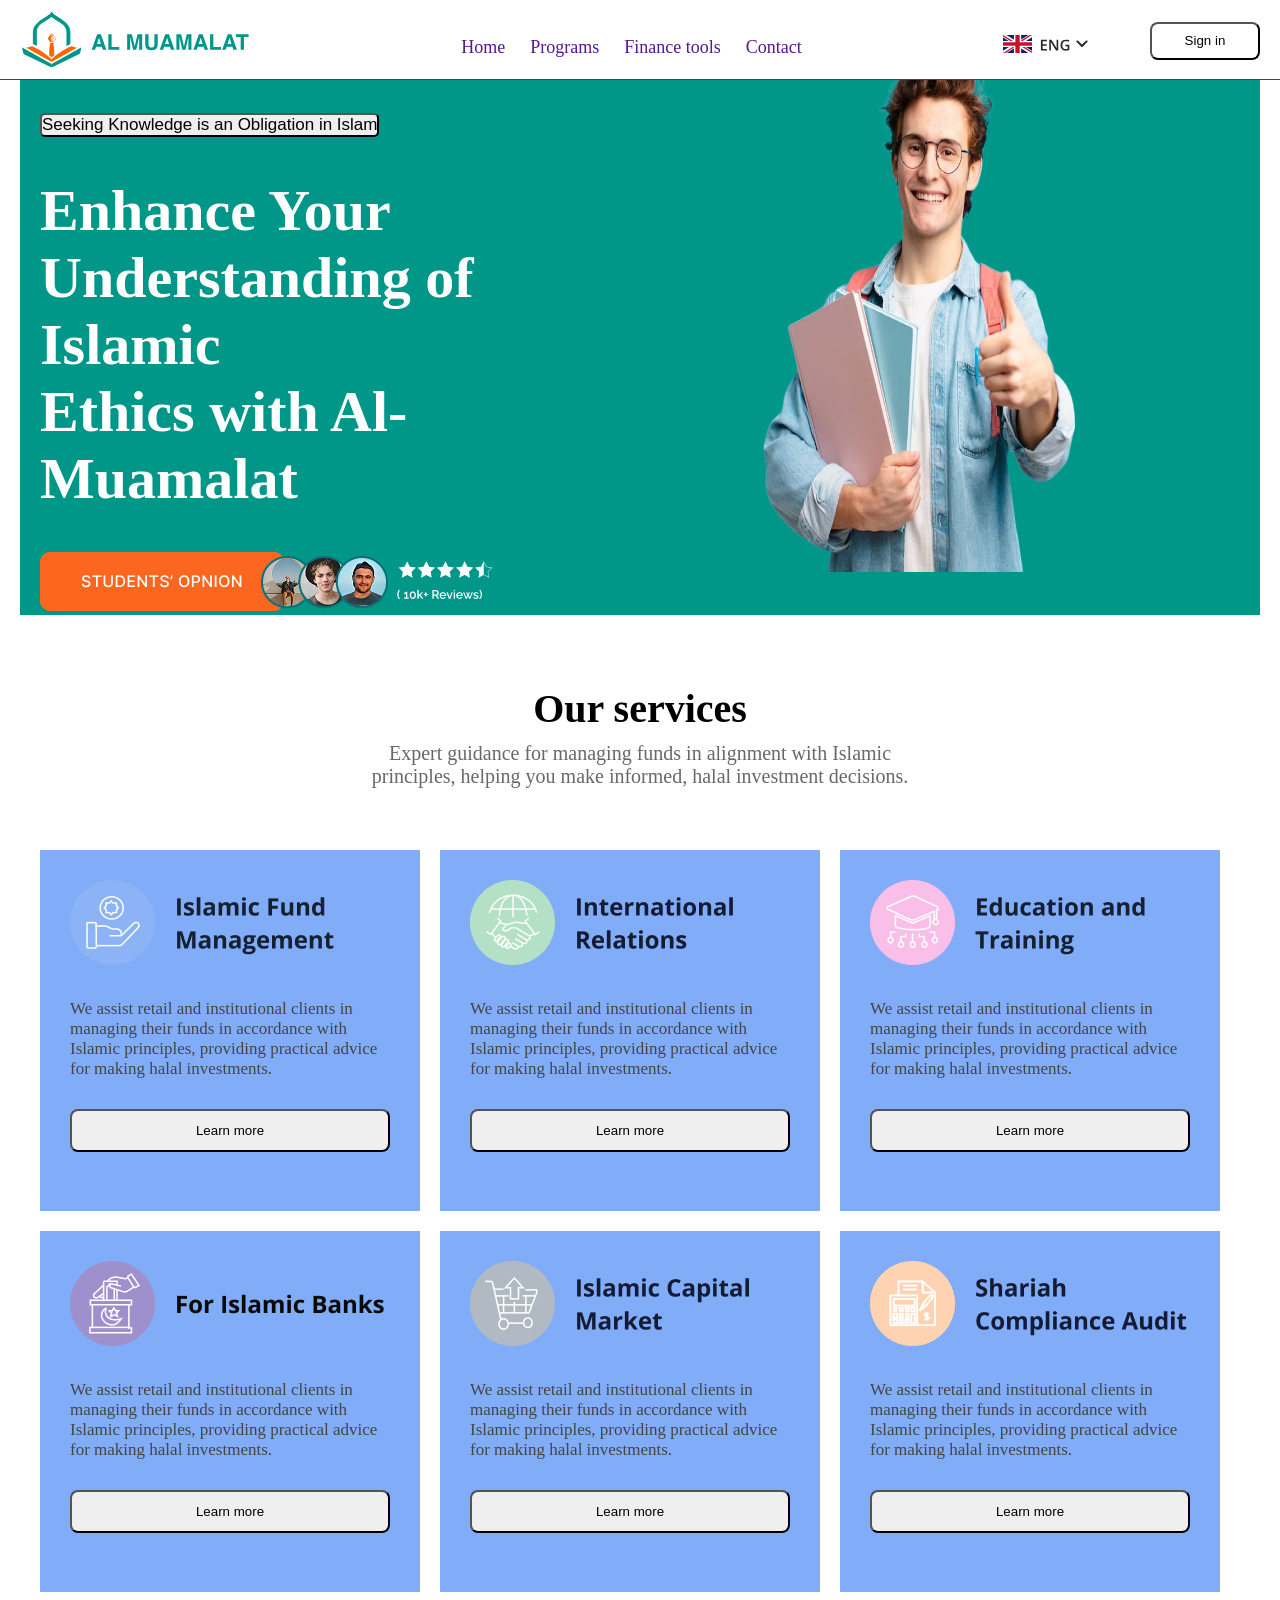
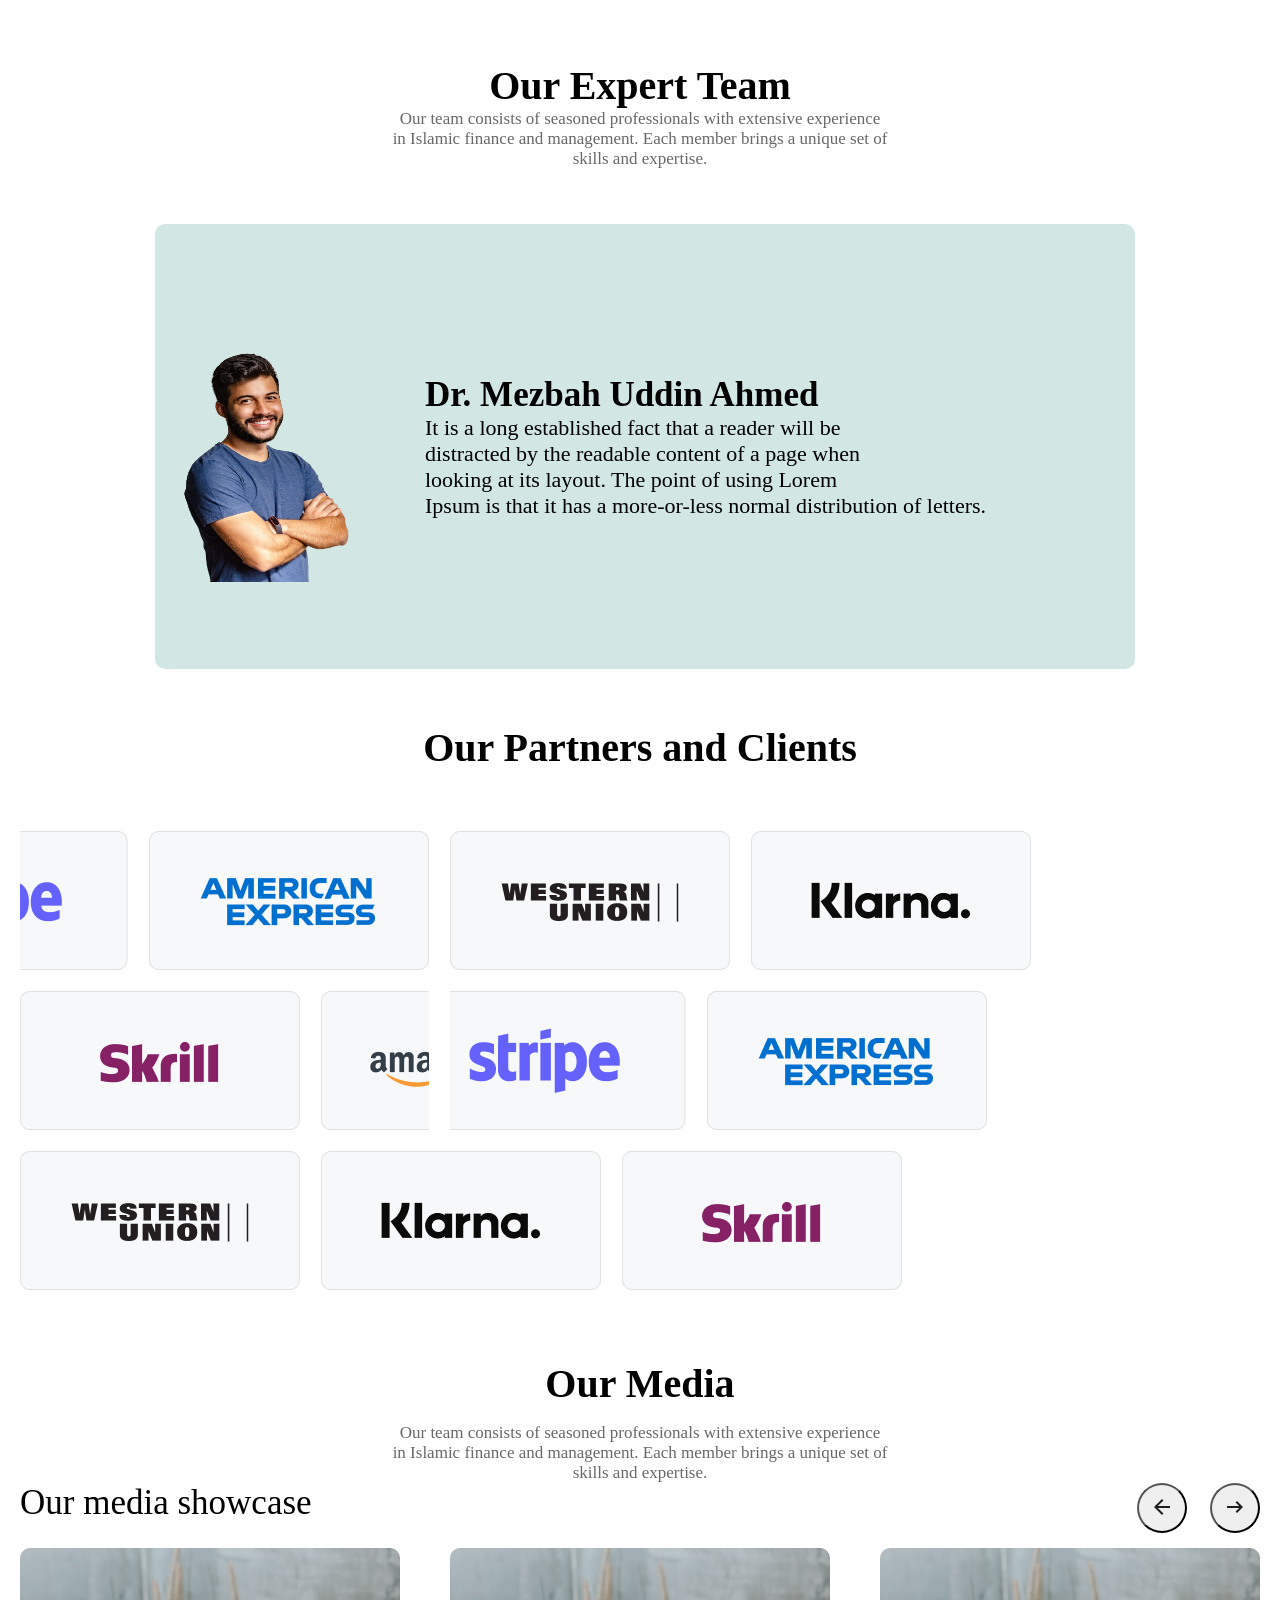
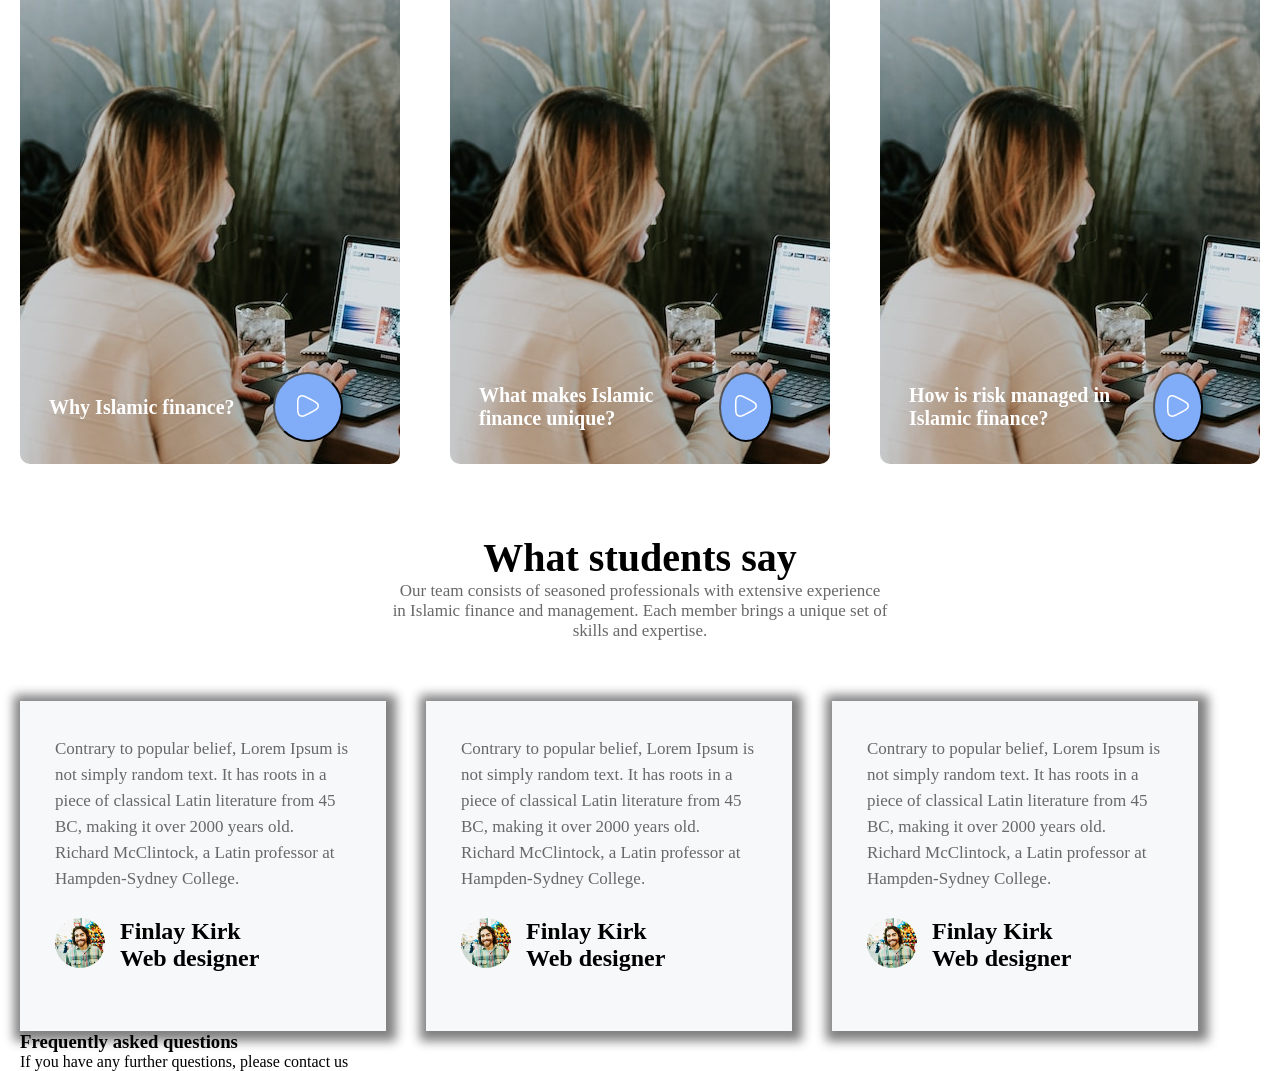
==== figma.html @ 9ca8ea20 "ss" ====
<!DOCTYPE html>
<html lang="en">
<head>
    <meta charset="UTF-8">
    <meta name="viewport" content="width=device-width, initial-scale=1.0">
    <link rel="stylesheet" href="./figma.css">
    <title>Loyiha</title>
</head>
<body>
    <!-- header qismi boshlandi -->
    <header class="container">
        <div class="header-qismi container">
            <img src="./images/Logo.svg" alt="Logo">
            <div class="hreflar">
                <a href="">Home</a>
                <a href="">Programs</a>
                <a href="">Finance tools</a>
                <a href="">Contact</a>
            </div>
            <div class="header-right">
                <img src="./images/Change language.svg" alt="logo">
                <p></p>
                <button> Sign in</button>
                <div class="tugma">
                     <img src="./images/menu.svg" alt="menyu">
                </div>

            </div>  
        </div>
    <!-- </header> header qismi tugadi -->
    <main> 
     <!-- birinchi section boshlandi -->
        <section class="one-section">
             <div class="start container">
                <div class="start-one">
                    <button>Seeking Knowledge is an Obligation in Islam</button>
                    <h1>Enhance Your <br> Understanding of Islamic <br> Ethics with Al-Muamalat</h1>
                    <img src="./images/Group 237652.png" alt="rasm">
                </div>
                <div class="start-two">
                    <img src="./images/picture1.png" alt="picture">
                </div>
             </div>
        </section>
        <!-- birinchi section tugadi  -->

        <!-- ikkinchi section boshlandi  -->
        <section class="two-section"> 
              <div class="center">
                <h1>Our services</h1>
                <p>Expert guidance for managing funds in alignment with Islamic <br> principles, helping you make informed, halal investment decisions.</p>
              </div>
              <div class="boxes container">
                   <div class="box">
                       <img src="images/Frame 1116606731.png" alt="logo">
                       <p> We assist retail and institutional clients in managing their funds in accordance with Islamic principles, providing practical advice for making halal investments.</p>
                       <button>Learn more</button>
                   </div>
                   <div class="box">
                       <img src="images/Frame 1116606731 (1).png" alt="logo">
                       <p> We assist retail and institutional clients in managing their funds in accordance with Islamic principles, providing practical advice for making halal investments.</p>
                       <button>Learn more</button>
                   </div>
                   <div class="box">
                       <img src="images/Frame 1116606731 (2).png" alt="logo">
                       <p> We assist retail and institutional clients in managing their funds in accordance with Islamic principles, providing practical advice for making halal investments.</p>
                       <button>Learn more</button>
                   </div>
                   <div class="box">
                       <img src="images/Frame 1116606731 (3).png" alt="logo">
                       <p> We assist retail and institutional clients in managing their funds in accordance with Islamic principles, providing practical advice for making halal investments.</p>
                       <button>Learn more</button>
                   </div>
                   <div class="box">
                       <img src="images/Frame 1116606731 (4).png" alt="logo">
                       <p> We assist retail and institutional clients in managing their funds in accordance with Islamic principles, providing practical advice for making halal investments.</p>
                       <button>Learn more</button>
                   </div>
                   <div class="box">
                       <img src="images/Frame 1116606731 (5).png" alt="logo">
                       <p> We assist retail and institutional clients in managing their funds in accordance with Islamic principles, providing practical advice for making halal investments.</p>
                       <button>Learn more</button>
                   </div>
              </div>
        <!-- </section>  ikkinchi section tugadi  -->

        <!-- uchinchi section boshlandi  -->
        <section class="three-section container">
              <div class="center-three">
                    <h1>Our Expert Team </h1>
                    <p>Our team consists of seasoned professionals with extensive experience <br> in Islamic finance and management. Each member brings a unique set of <br> skills and expertise.</p>
              </div>
              <div class="center-four">
                    <img src="./images/Picture2.png" alt="picture">
                    <div class="four-box">
                        <h1>Dr. Mezbah Uddin Ahmed</h1>
                        <p>It is a long established fact that a reader will be <br> distracted by the readable content of a page when <br>looking at its layout. The point of using Lorem <br> Ipsum is that it has a more-or-less normal distribution of letters.</p>
                        <!-- <img src="images/telin.png" alt="logocha"> -->

                    </div>  
              </div>
        </section>
        <!-- uchinchi section tugadi  -->

        <!-- to'rtinchi section boshlandi  -->
        <section class="four-section">
              <h1>Our Partners and Clients</h1>
            <div class="logo-qutilar">
                 <img src="images/srpe.png" alt="logo">
                 <img src="images/American.png" alt="logo">
                 <img src="images/Westeren.png" alt="logo"> 
                 <img src="images/Klarna.png" alt="logo">
                 <img src="images/Skrill.png" alt="logo">
                 <img src="images/amaz.png" alt="logo">
                 <img src="images/stripe.png" alt="logo">
                 <img src="images/American.png" alt="logo">
                 <img src="images/Westeren.png" alt="logo"> 
                 <img src="images/Klarna.png" alt="logo">
                 <img src="images/Skrill.png" alt="logo">
            </div>
        </section>
        <!-- to'rtinchi section tugadi  -->

        <!-- beshinchi section boshlandi  -->
        <section class="five-section">
            <div class="center-five">
                <h1>Our Media</h1>
                <p>Our team consists of seasoned professionals with extensive experience <br> in Islamic finance and management. Each member brings a unique set of <br> skills and expertise.</p>
            </div>
        <div class="box-five">
            <div class="box-one">
                <h2>Our media showcase</h2>
              <div class="box-tugma">
                    <button><img src="./images/arrow_back_24dp_1F1F1F_FILL0_wght400_GRAD0_opsz24.svg" alt="tugma"></button>
                    <button><img src="./images/arrow_right_alt_24dp_1F1F1F_FILL0_wght400_GRAD0_opsz24.svg" alt="tugma"></button>
              </div>
            </div>
        </div>
        <div class="five-box-pictures">
            <div class="five-box-one">
                <div class="five-box-one-pic">
               <h6>Why Islamic finance?</h6>
               <button><img src="./images/Vector (1).png" alt="tugma"></button>
                </div>
            </div>
            <div class="five-box-one">
                <div class="five-box-one-pic">
               <h6>What makes Islamic finance unique?</h6>
               <button><img src="./images/Vector (1).png" alt="tugma"></button>
                </div>
            </div>
            <div class="five-box-one">
                <div class="five-box-one-pic">
               <h6>How is risk managed in Islamic finance?</h6>
               <button><img src="./images/Vector (1).png" alt="tugma"></button>
                </div>
            </div>    
        </div>        
     </section>
     <!-- beshichi section tugadi  -->
      <!-- oltinchi section boshlandi -->
    <section class="six-section">
        <div class="center-six">
          <h1>What students say</h1> 
          <p>Our team consists of seasoned professionals with extensive experience <br> in Islamic finance and management. Each member brings a unique set of <br> skills and expertise.</p>  
        </div>
        <div class="six-boxes">
            <div class="six-box">
               <h4>
                Contrary to popular belief, Lorem Ipsum is not simply random text. It has roots in a piece of classical Latin literature from 45 BC, making it over 2000 years old. Richard McClintock, a Latin professor at Hampden-Sydney College.
               </h4>
               <div class="six-box-bottom">
                <img src="./images/Finly kirk.png" alt="rasm">
                <h2>Finlay Kirk <br>Web designer</h2>
               </div>
            </div>
             <div class="six-box">
               <h4>
                Contrary to popular belief, Lorem Ipsum is not simply random text. It has roots in a piece of classical Latin literature from 45 BC, making it over 2000 years old. Richard McClintock, a Latin professor at Hampden-Sydney College.
               </h4>
               <div class="six-box-bottom">
                <img src="./images/Finly kirk.png" alt="rasm">
                <h2>Finlay Kirk <br>Web designer</h2>
               </div>
            </div>
             <div class="six-box">
               <h4>
                Contrary to popular belief, Lorem Ipsum is not simply random text. It has roots in a piece of classical Latin literature from 45 BC, making it over 2000 years old. Richard McClintock, a Latin professor at Hampden-Sydney College.
               </h4>
               <div class="six-box-bottom">
                <img src="./images/Finly kirk.png" alt="rasm">
                <h2>Finlay Kirk <br>Web designer</h2>
               </div>
            </div>
        </div>
    </section>
    <!-- oltinchi section tugadi -->
    <!-- yettinchi section boshlandi  -->
     <section class="seven-section">
        <div class="center-seven">
            <h1>Frequently asked questions</h1>
            <p>If you have any further questions, please contact us </p>
        </div>

     </section>
    </main>
    <footer>

    </footer>
</body>
---- figma.css ----
*{
    margin: 0;
    padding: 0;
    box-sizing: border-box;
}
@import url('https://fonts.googleapis.com/css2?family=Inter:ital,opsz,wght@0,14..32,100..900;1,14..32,100..900&display=swap');
/* HEADER QISMI BOSHLANISHI */
.container{
    max-width: 1290px;
    padding: 0 20px;
    margin: 0 auto; 
    background-color: #FFFFFF;
}
.header-qismi {
    display: flex;
    justify-content: space-between;
    height: 80px;
    align-items: center;
    position: fixed;
    top: 0;
    left: 0;
    right: 0;
    border-bottom: 1px #454545 solid;
}

.header-qismi img{
    width: 240px;
    height: 56px;
} 
.hreflar {
    display: flex;
    gap: 25px;
}
.hreflar a{
    font-size: 18px;
    text-decoration: dashed;
    margin-top: 15px;
}
.hreflar a:hover{
    transition: all 0.5 ease;
    transform: scale(1.05);
    color: #009688;
}
.header-right{
    display: flex;
    margin-top: 8px;
    gap: 12px;
}
.header-right img{
    width: 91px;
    height: 44px;
    border-radius: 8px;
}
.header-right p {
    width: 32px;
    height: px;
    color: #009688;
    border: 0.7px;
    transform: rotate(-90deg);   
}
.header-right button{
    width: 110px;
    height: 38px;
    border-radius: 8px;
    background-color: #ffff;
}
.header-right button:hover{
    transition: all 0.5 ease;
    transform: scale(1.06);
    background-color: #009688;
    color: #FFFF;
}
.header-right .tugma{
    width: 40px;
    height: 40px;
    display: none;
}
/* header media qismi */
@media(max-width:900px){
    .header-qismi .hreflar{
       display: none;
    }
    .header-qismi img{
        width: 180px;
        height: 45px;
    }
    .header-right img{
        width: 75px;
        height: 35px;
    }
    .header-right button{
        width: 70px;
        height: 30px;
    }
    .header-right .tugma{
        display: block;
        width: 15px;
        height: 15px;
    }
}
@media(max-width:500px){
    .header-qismi img{
        width: 150px;
        height: 35px;
    }
    .header-right img{
        width: 65px;
        height: 25px;
    }
    .header-right button{
        width: 60px;
        height: 20px;
    }
    .header-right .tugma{
        width: 10px;
        height: 10px;
    }
}

/* HEADER QISMI TUGADI */

/* MAIN QISMI BOSHLANDI */
/* Birinchi section boshlandi */
.one-section{
    background-color: #009688;
}
.start {
    display: flex;
    background-color:#009688 ;
}
.start-one button{
    border-radius: 5px;
    font-size: 17px;
    margin-top: 113px;
}
.start-one button:hover{
    transition: all 0.5 ease;
    background-color: #0526cd;
    transform: scale(1.07);
}
.start-one h1{
    font-size: 58px;
    font-style: bold;
    color: #FFFFFF;
    margin-top: 40px;
}
.start-one img{
    width: 455px;
    height: 59px;
    margin-top: 40px;
}
.start-two img{
    width: 594px;
    height: 572px;
}
/* birinchi section mediasi */
@media(max-width:900px){
    .start{
        display: block;
    }
    .start-one button{
        font-size: 16px;
        margin-top: 83px;
    }
    .start-one h1{
        font-size: 48px;
    }
    .start-one img{
        width: 420px;
        height: 50px;
    }
    .start-two img{
        width: 550px;
        height: 532px;
    }
}
@media(max-width:500px){
    .start-one h1{
        font-size: 38px;
    }
    .start-one img{
        width: 400px;
        height: 40px;
    }
    .start-two img{
        width: 520px;
        height: 500px;
    }
}
/* Birinchi section to'liq tugadi */

/* Ikkinchi section boshlandi */
.two-section{
 background-color: #FFFF;
}
.center{
    align-items: center;
    text-align: center;
  
}
.center h1{
    font-size: 40px;
    font-weight: 700;
    font-style: bold;
    color: #000000;
    margin-top: 70px;
}
.center p{
    font-size: 20px;
    color: #686868;
    font-weight: 500;
    margin-top: 10px;
}
.boxes{
    display: flex;
    flex-wrap: wrap;
    gap: 20px;
    margin-top: 62px;
}
.box{
    width: 380px;
    height: 361px;
    background-color:#80acf8;
}

    /* color: #80acf8; */

.box img{
    margin: 30px; 
    border-radius: 6px;  
}
.box p{
    font-size: 17px;
    font-weight: 400;
    color: #454545;
    margin-left: 30px;
    margin-right: 30px;
}
.box button{
    width: 320px;
    height: 43px;
    border-radius: 8px;
    margin: 30px;
}
.box button:hover{
    transition: all 0.7 ease;
    transform: scale(1.05);
    color: #FFFFFF;
    background-color: #000000;
}
/* ikkinchi section media qismi */
@media(max-width:900px){
    center h1{
        font-size: 30px;   
    }
}
/* ikkinchi section tugadi */

/* Uchinchi section boshlandi */
.center-three{
    text-align: center;
    margin-top: 70px;
}
.center-three h1{
    font-size: 40px;
    font-style: bold;
    font-weight: 700;
    color: #000000;
}
.center-three p{
    font-size: 17px;
    font-weight: 500;
    color: #686868;
}

.center-four{
    display: flex;
    /* justify-content: space-between;   */
    align-items: center ;
    background-color: #D2E6E4;
    width: 980px;
    height: 445px;
    margin: 55px;
    border-radius: 10px;
    margin-left: 115px;
    gap: 65px;
}
.center-four img{
    width: 205px;
    height: 270px;
}

.four-box h1{
    font-size: 35px;
}
.four-box p{
    font-size: 22px;
}
/* .four-box img{
    margin-top: 36px;
} */
/* uchinchi section mediasi boshlandi */
@media(max-width:900px){
    .center-three h1{
        font-size: 30px;
    }
    .center-three p{
        font-size: 15px;
    }
    .center-four{
        width: 700px;
        height: 330px;
        margin-left: 50px;
    }
    .four-box h1{
        font-size: 30px;   
    }
    .four-box p{
        font-size: 17px;
    }
    .four-box img{
        margin-top: 30px;
    }
    
    }
    @media(max-width:500px){
        .center-three h1{
            font-size: 27px;
        }
        .center-three p{
            font-size: 13px;
        }
        .center-four{
            display: block;
            width: 410px;
            align-items: center;
            margin-left: 20px;
            padding: 20px;
            height: 420px;
        }
        .four-box h1{
            font-size: 22px;
        }
        .four-box p{
            font-size: 10px;
        }
        .four-box img{
             margin-top: 25px;
        }
    }
    /* uchinchi section tuliq tugadi */

    /* To'rtinchi section boshlanmoqda */
    .four-section h1{
        text-align: center;
        font-style: bold;
        font-size: 40px;
        font-weight: 700;
    }
    .logo-qutilar{
        display: flex;
        margin-top: 60px;
        gap: 21px;
        flex-wrap: wrap;
        /* width: 1785px; */
        /* height: 305px; */
    }
    @media(max-width:900px){
        .four-section h1{
            font-size: 30px;
        }
        .logo-qutilar img{
            width: 200px;
            height: 120px;   
        }
    }
    @media(max-width:500px){
        .four-section h1{
            font-size: 26px;
        }
        .logo-qutilar img{
            width: 160px;
            height: 80px;
        }
    }
    /* to'rtinchi section to'liq tugadi */

    /* beshinchi section boshlandi */
    .center-five{
        text-align: center;
        align-items: center;
        margin-top: 70px;
    }
    .center-five h1{
        font-size: 40px;
        font-weight: 700;
        color: #000000;
    }
    .center-five p{
        font-weight: 500;
        font-size: 17px;
        color: #686868;
        margin-top: 16px;
    }
.box-one{
    display: flex;
    justify-content: space-between;
}
.box-one h2{
    font-size: 35px;
    font-weight: 500;
    color: #000000;
}
.box-tugma{
    display: flex;
    gap: 23px;
}
.box-tugma button{
    width: 50px;
    height: 50px;
    transition: all 0.5 ease;
    border-radius: 50%;
}
.box-tugma button:hover{
    transform: scale(1.08);
    transform: rotate(5px);
    background-color: #009688;
}
.five-box-pictures{
    display: flex;
    margin-top: 15px;
    gap: 20px;
    justify-content: space-between;
}
.five-box-one{
    background-image: url(./images/five-box-picture1.jpg);
    width: 380px;
    height: 516px;
    border-radius: 10px;
}
.five-box-one-pic{
    display: flex;
    justify-content: space-between;
    width: 323px;
    height: 70px;
    margin-top: 424px;
    align-items: center;
    padding-left: 29px;
}
.five-box-one-pic h6{
    font-weight: 700;
    font-size: 20px;
    color: #FFFFFF;
}
.five-box-one-pic button{
    width: 70px;
    height: 70px;
    border-radius: 50%;
    transition: all 0.8 ease;
    background-color: #80acf8;
}
.five-box-one-pic button:hover{
    transform: rotate(6px);
    transform: scale(1.09);
    background-color: #0526cd;
}
/* beshinchi section tugadi  */
/* mediasi boshlandi */
@media(max-width:900px){
    .center-five h1{
        font-size: 34px;
    }
    .center-five p{
        font-size: 15px;
    }
    .box-one h2{
        font-size: 30px;
    }
    .box-tugma button{
        width: 40px;
        height: 40px;
    } 
    .five-box-pictures{
        flex-wrap: wrap;
    }
    .five-box-one{
        width: 340px;
        height: 475px;
    }
    .five-box-one-pic{
        margin-top: 390px;
        width: 283px;
        height: 55px;
        padding-left: 19px;
    }
    .five-box-one-pic h6{
        font-size: 16px;
    }
    .five-box-one-pic button{
        width: 47px;
        height: 47px;
    }
    }
@media(max-width:500px){
    .center-five h1{
        font-size: 30px;
    }
    .center-five p{
        font-size: 12px;
    }
    .box-one h2{
        font-size: 25px;
    }
    .box-tugma button{
        width: 35px;
        height: 35px;
    }
    .five-box-one{
        width: 300px;
        height: 430px;
    }
    .five-box-one-pic{
        margin-top: 380px;
        width: 263px;
        height: 48px;
        padding-left: 15px;
    }
    .five-box-one-pic h6{
        font-size: 12px;
    }
    .five-box-one-pic button{
        width: 40px;
        height: 40px;
    }  
}
/* beshinchi section mediasi ham tugadi */
/* oltinchi section boshlandi  */
.center-six{
    text-align: center;
    align-items: center;
    margin-top: 70px;
}
.center-six h1{
    font-weight: 700;
    font-size: 40px;
    color: #000000;
}
.center-six p{
    font-weight: 500;
    font-size: 17px;
    color: #686868;
}
.six-boxes{
    display: flex;
    gap: 40px;

}
.six-box{
    width: 366px;
    height: 330px;
    margin-top: 60px;
    border: 0.6px ;
    box-shadow: 2px 2px 10px 8px gray ;
    background-color: #F6F8F9;
}
.six-box h4{
    font-weight: 500;
    font-size: 17px;
    color: #686868;
    width: 296px;
    height: 182px;
    margin-top: 35px;
    margin-left: 35px;
    line-height: 26px;
}
.six-box-bottom{
    display: flex;
    gap: 15px;
    margin-left: 35px;

}
.six-box-bottom img{
    width: 50px;
    height: 50px;
    border-radius: 50%;
}
/* oltinchi section tugadi  */
/* oltinchi section mediasi  */
@media (max-width:900px){
    .center-six h1{
        font-size: 35px;
    }
    .center-six p{
        font-size: 13px;
    }
    .six-boxes{
       display: grid;
       grid-template-columns: repeat(2,1fr); 
    }
}
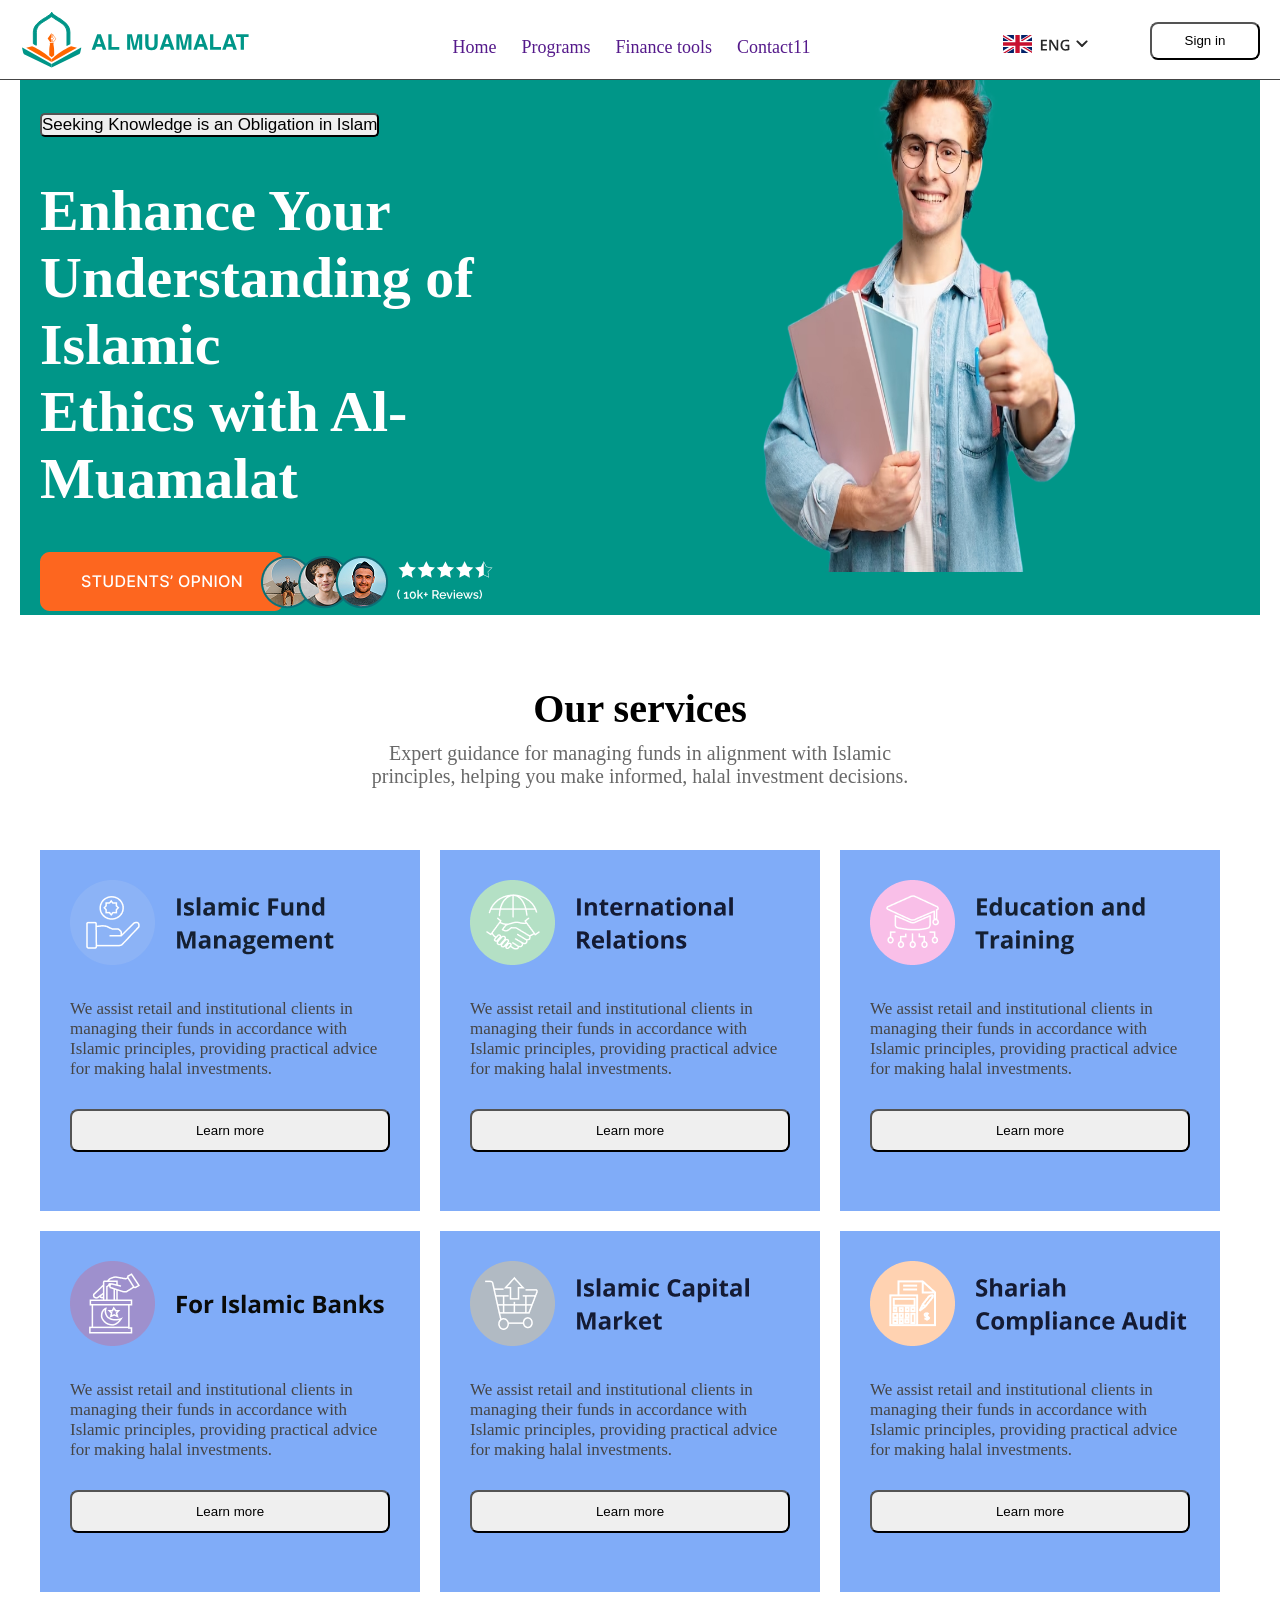
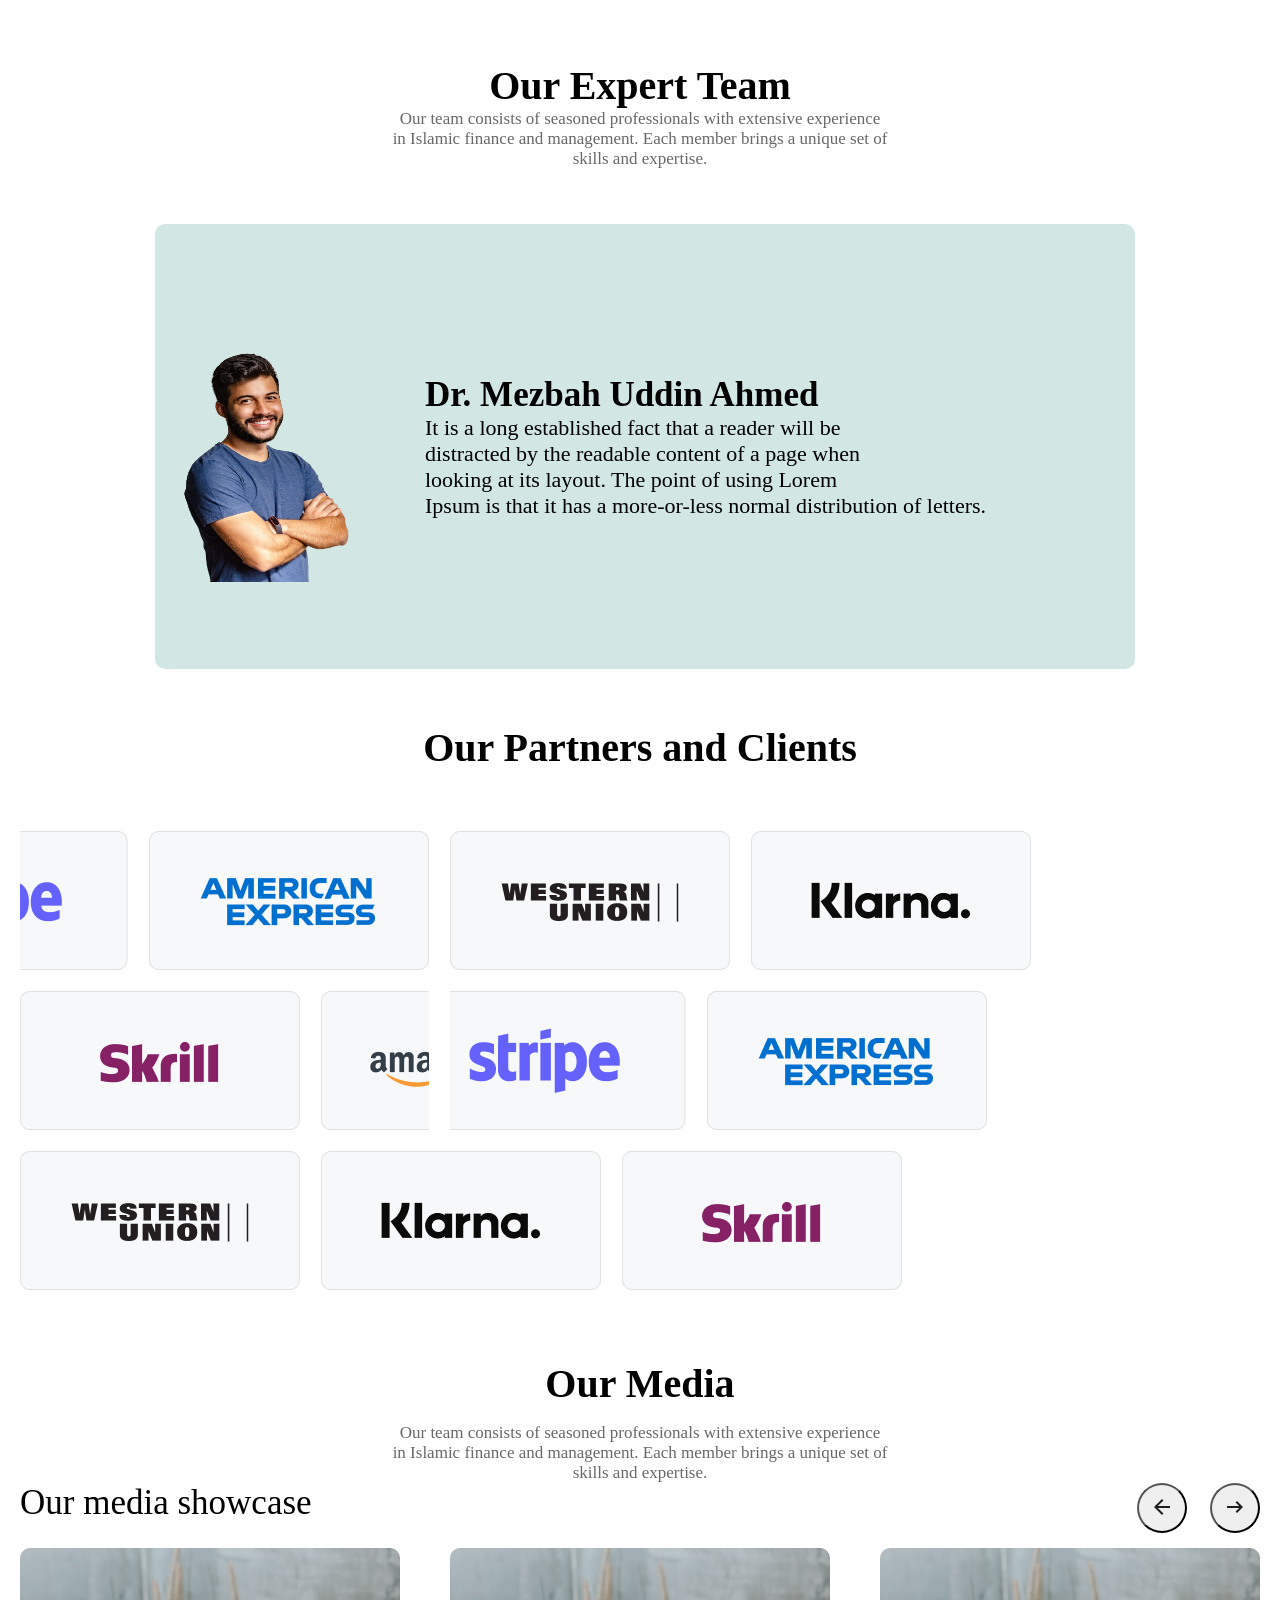
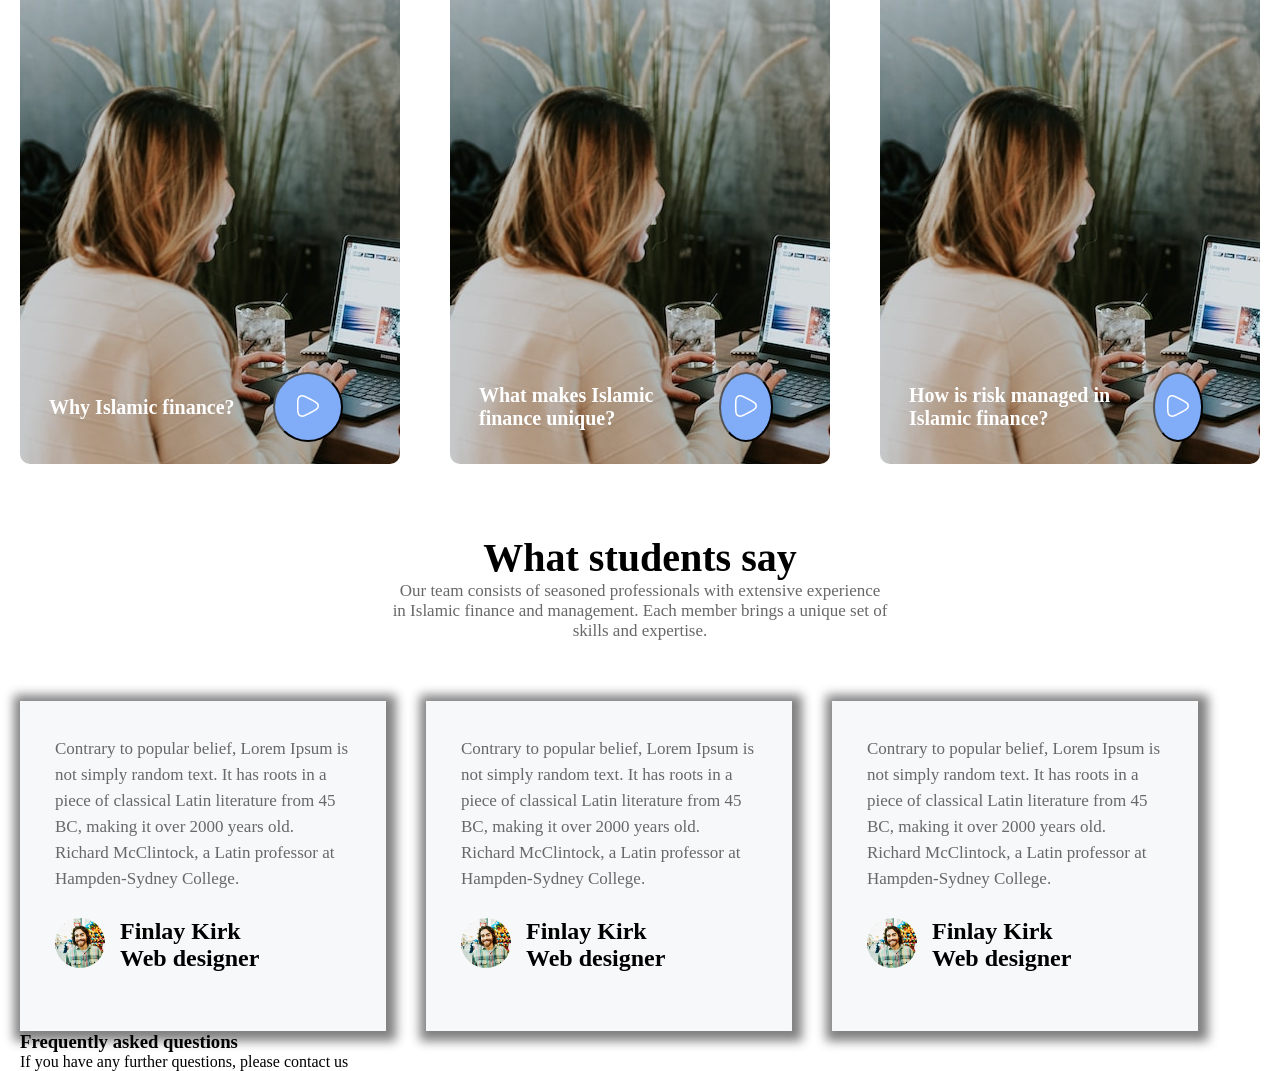
==== commit 9d8d3cbb: "htmlda ozgarish" ====
--- a/figma.html
+++ b/figma.html
@@ -15,7 +15,7 @@
                 <a href="">Home</a>
                 <a href="">Programs</a>
                 <a href="">Finance tools</a>
-                <a href="">Contact</a>
+                <a href="">Contact11</a>
             </div>
             <div class="header-right">
                 <img src="./images/Change language.svg" alt="logo">
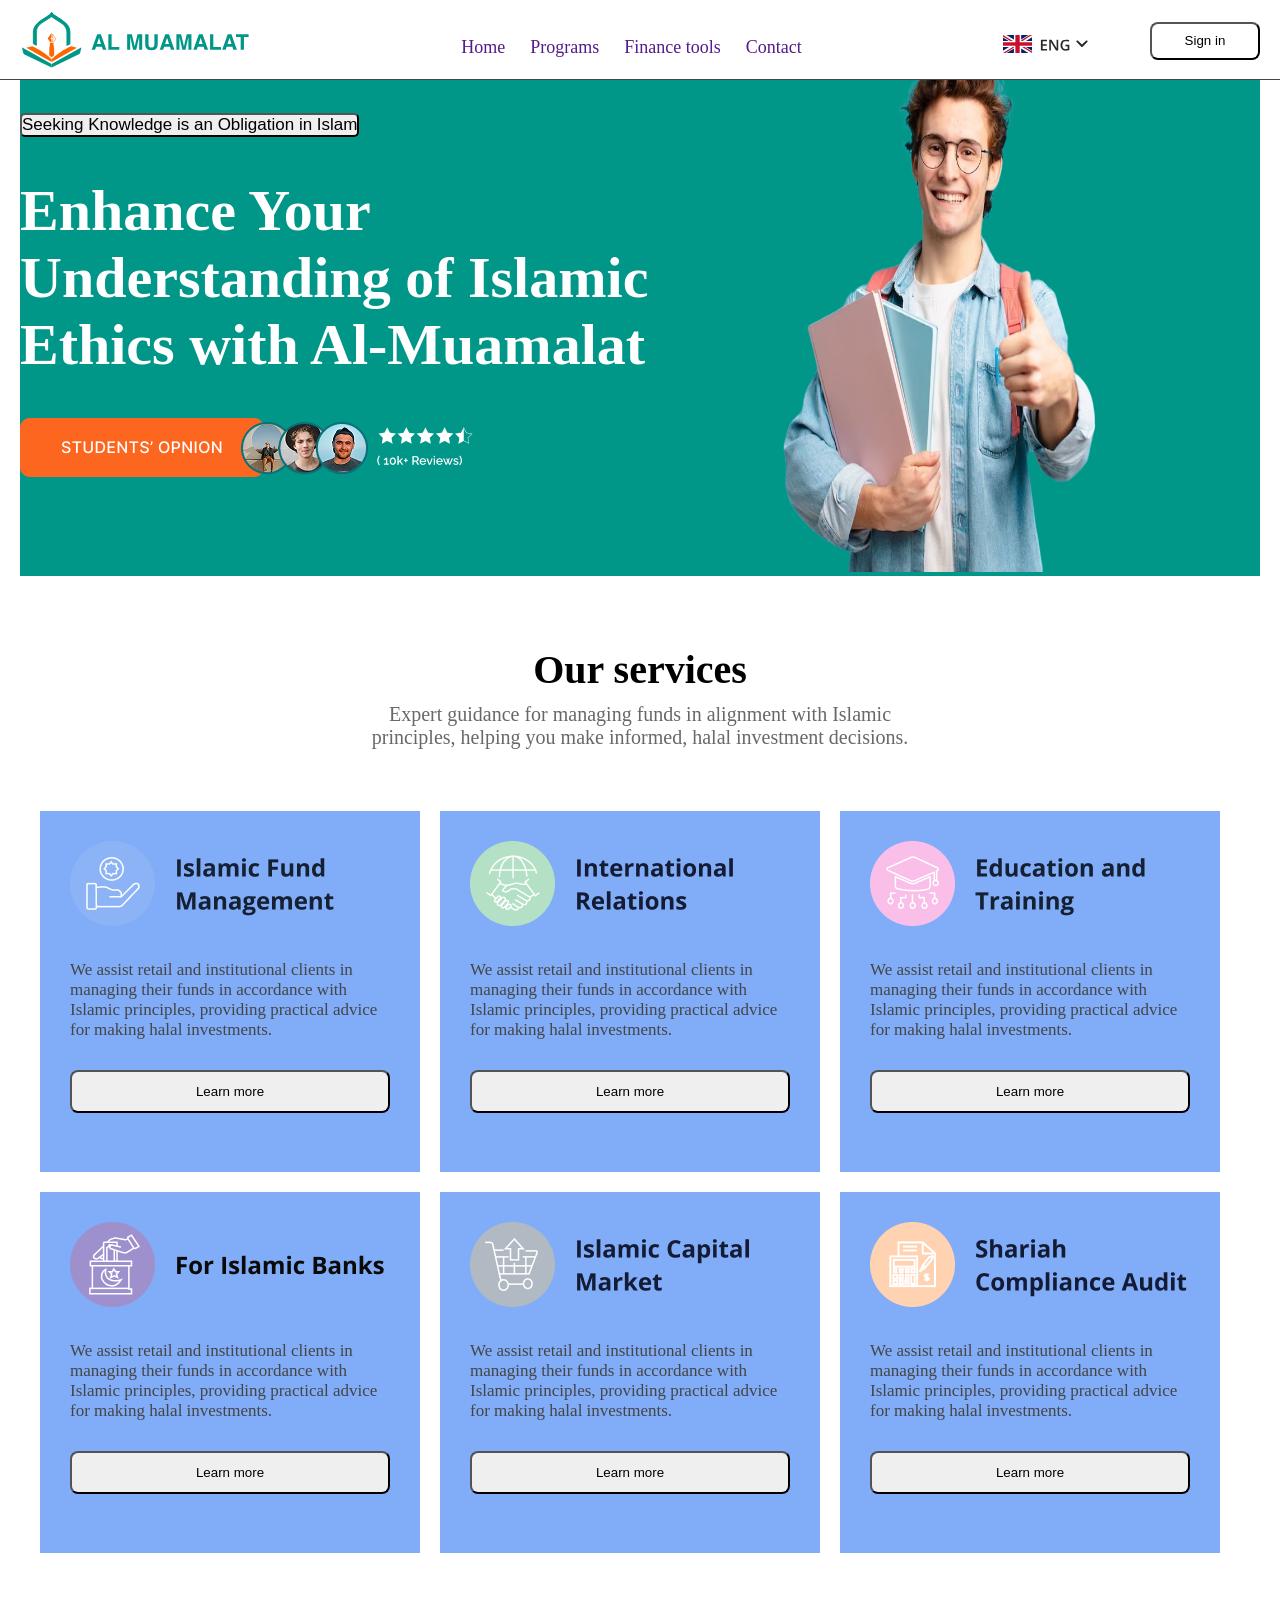
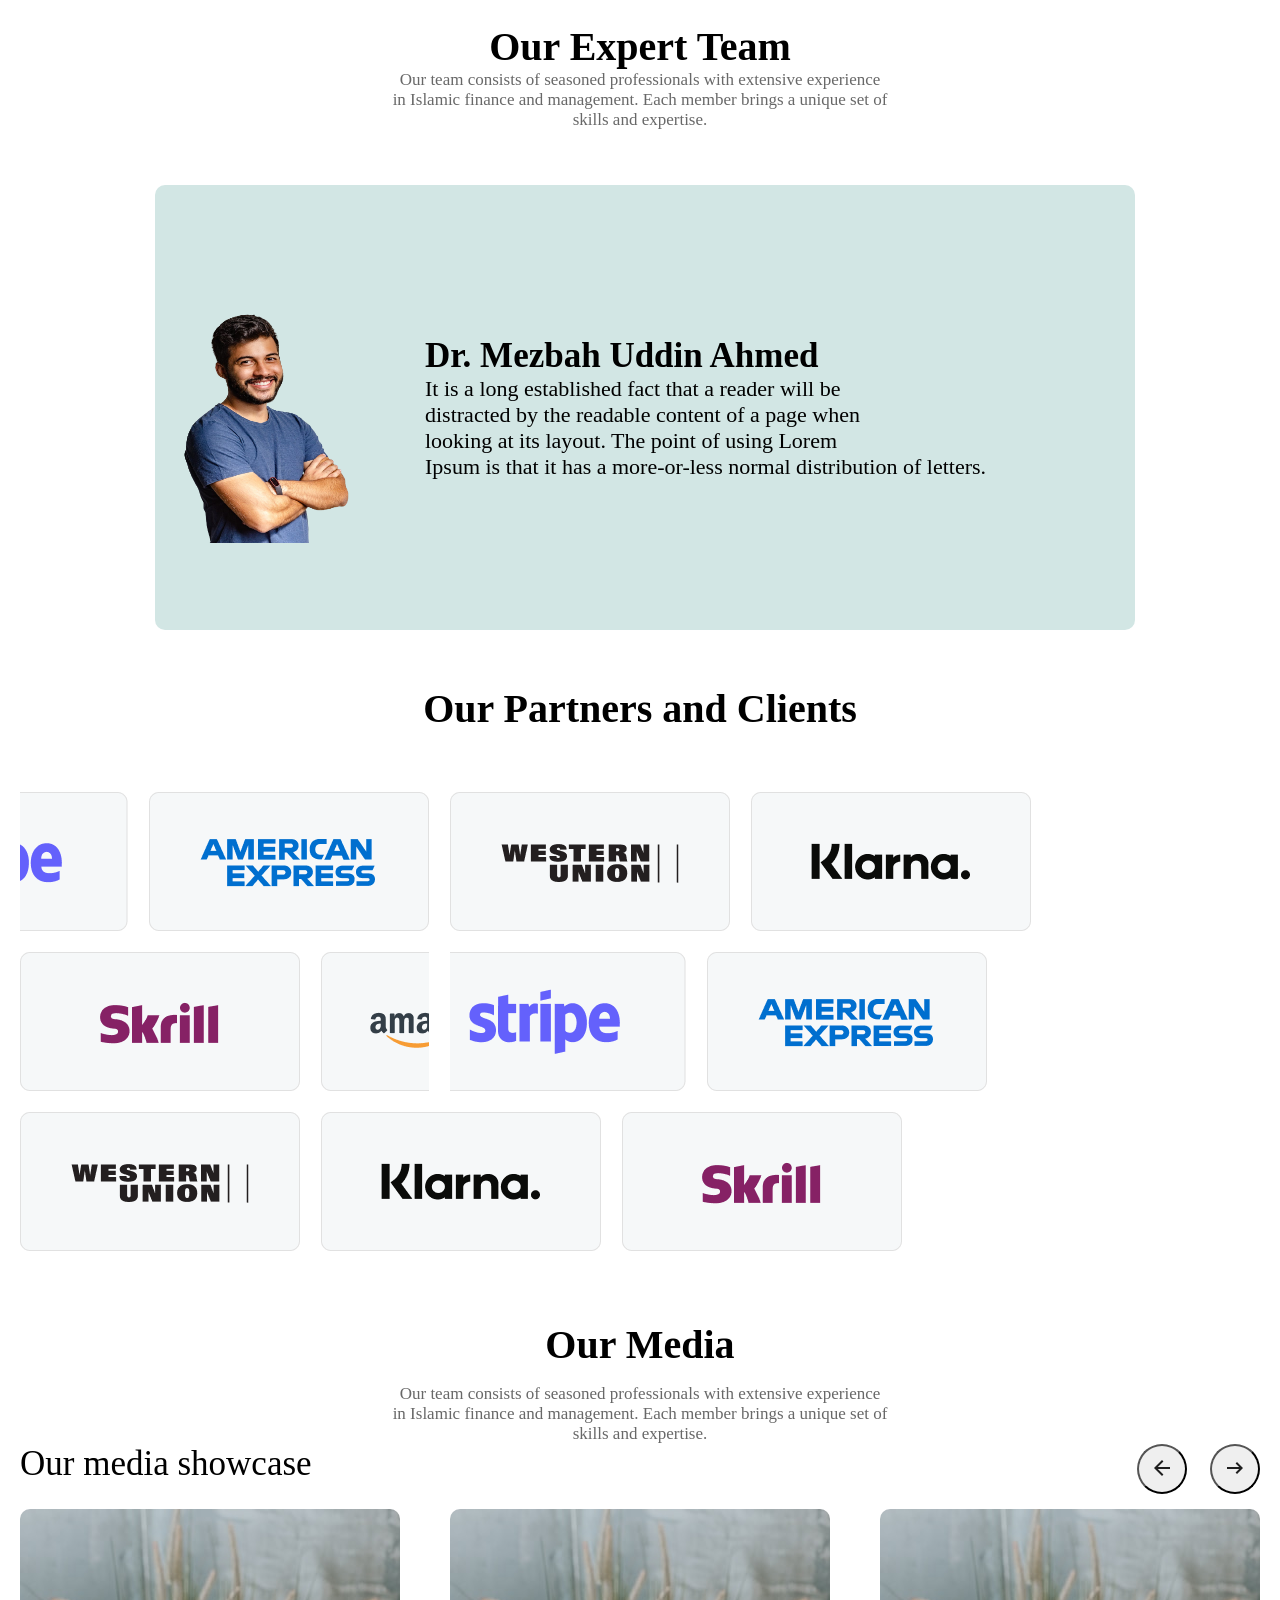
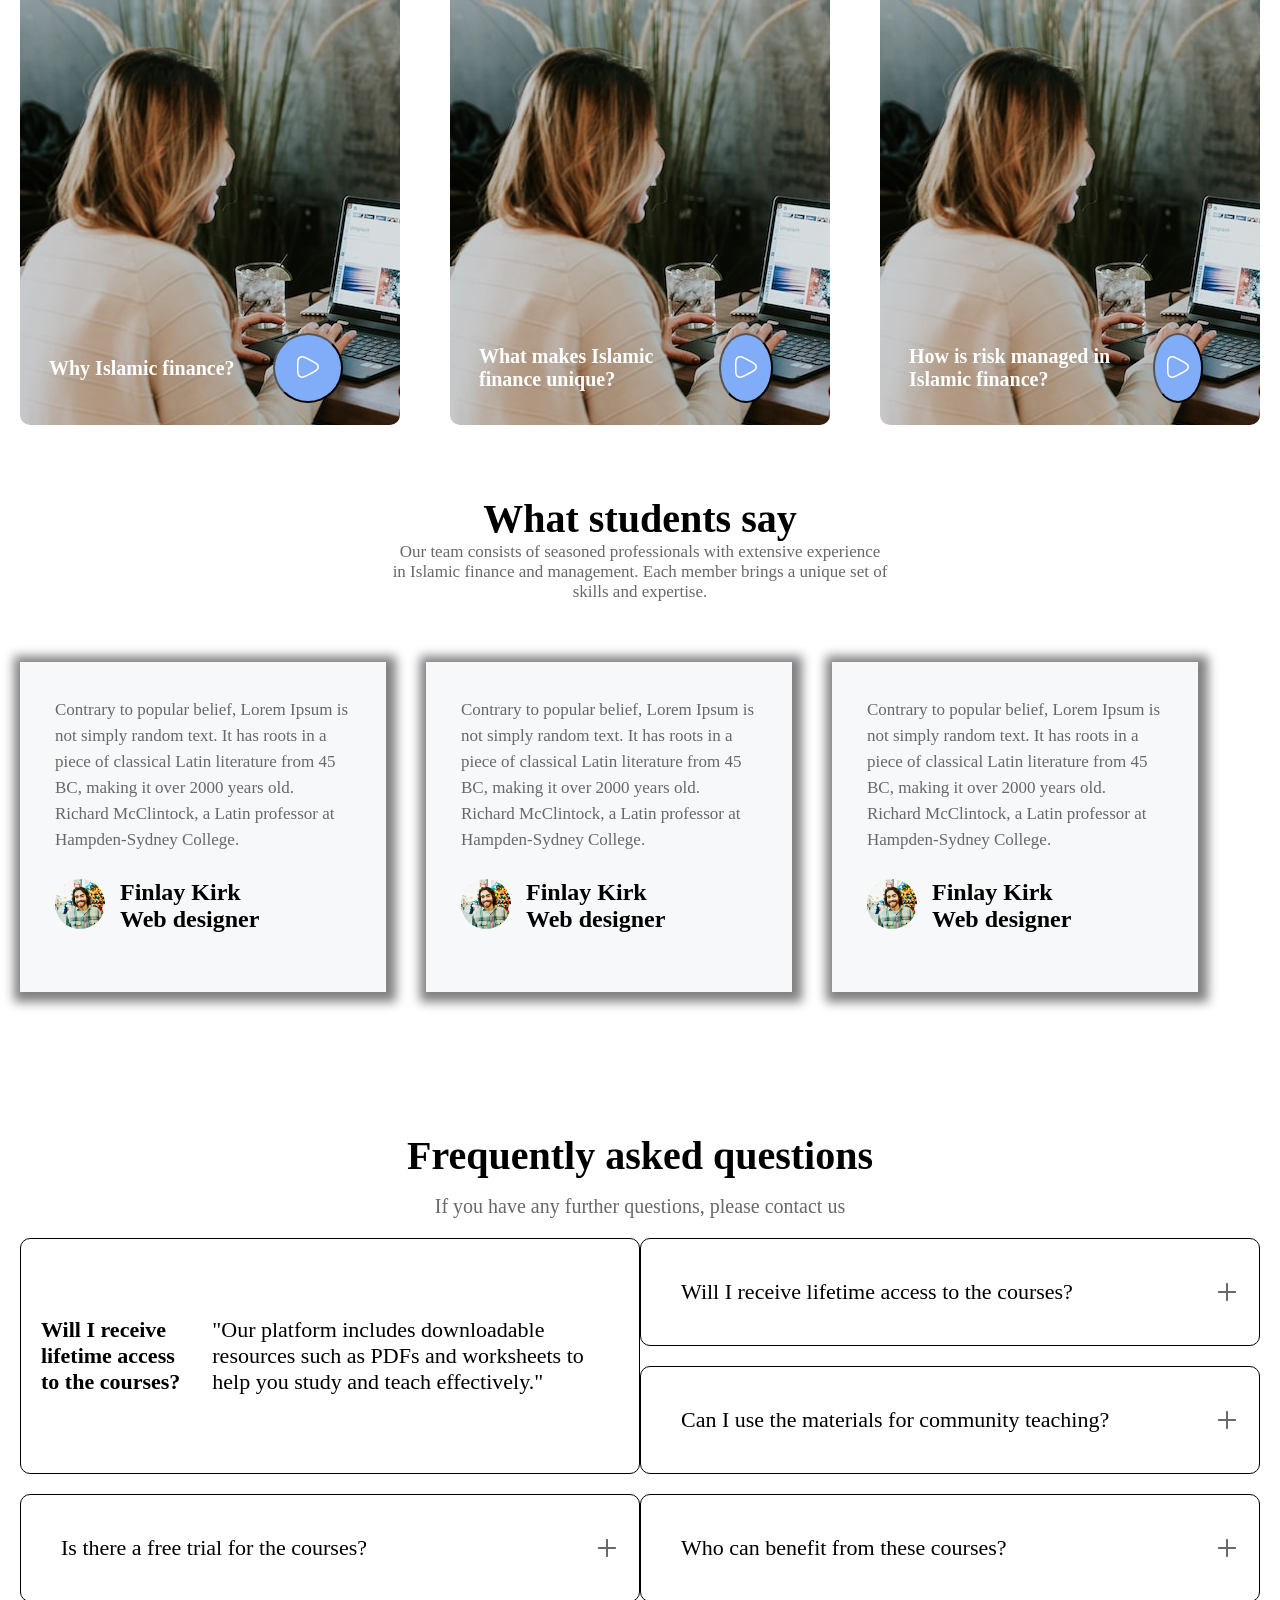
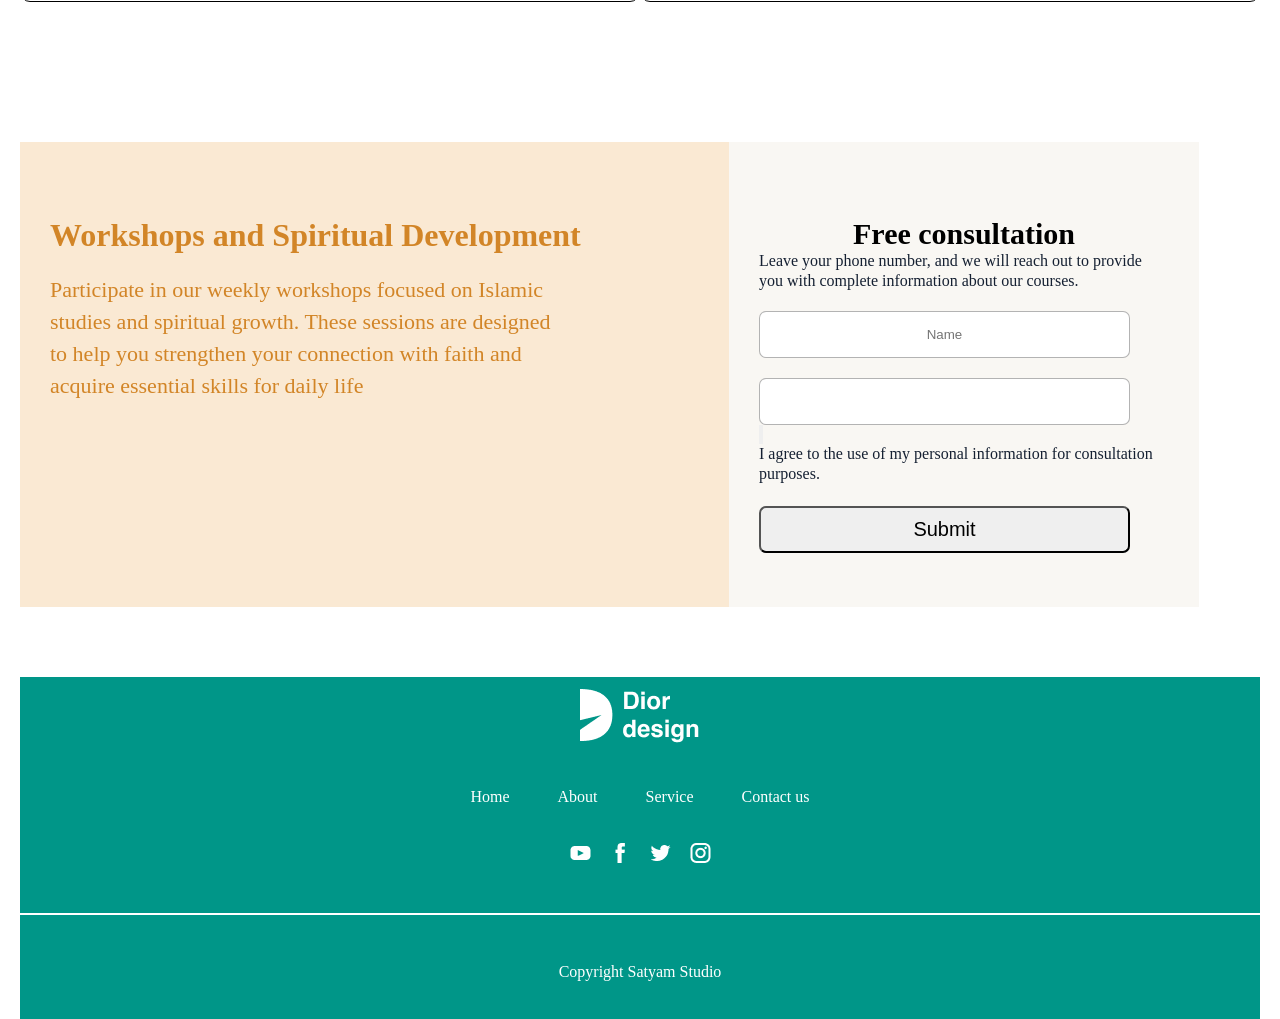
==== commit 646e04d4: "sign_in" ====
--- a/figma.html
+++ b/figma.html
@@ -15,7 +15,7 @@
                 <a href="">Home</a>
                 <a href="">Programs</a>
                 <a href="">Finance tools</a>
-                <a href="">Contact11</a>
+                <a href="">Contact</a>
             </div>
             <div class="header-right">
                 <img src="./images/Change language.svg" alt="logo">
@@ -31,10 +31,10 @@
     <main> 
      <!-- birinchi section boshlandi -->
         <section class="one-section">
-             <div class="start container">
+             <div class="start">
                 <div class="start-one">
                     <button>Seeking Knowledge is an Obligation in Islam</button>
-                    <h1>Enhance Your <br> Understanding of Islamic <br> Ethics with Al-Muamalat</h1>
+                    <h1>Enhance Your  Understanding of Islamic Ethics with Al-Muamalat</h1>
                     <img src="./images/Group 237652.png" alt="rasm">
                 </div>
                 <div class="start-two">
@@ -201,10 +201,72 @@
             <h1>Frequently asked questions</h1>
             <p>If you have any further questions, please contact us </p>
         </div>
-
+        <div class="seven-boxes">
+            <div class="sev-box">
+                <p>Will I receive lifetime access to the courses?</p>
+                <img src="./images/add-01.png" alt="+">
+            </div>
+            <div class="sev-box">
+                <p>Can I use the materials for community teaching?</p>
+                <img src="./images/add-01.png" alt="+">
+            </div>
+            <div class="sev-box big">
+                <h5>Will I receive lifetime access to the courses?</h5>
+                <p>"Our platform includes downloadable resources such as PDFs and worksheets to help you study and teach effectively."</p>
+            </div>
+            <div class="sev-box">
+                <p>Is there a free trial for the courses?</p>
+                <img src="./images/add-01.png" alt="+">
+            </div>
+            
+            <div class="sev-box">
+                <p>Who can benefit from these courses?</p>
+                <img src="./images/add-01.png" alt="+">
+            </div>
+        </div>
      </section>
+     <!-- yettinchi section tugadi -->
+    <!-- sakkizinchi section boshlandi -->
+       <section class="eight-section">
+        <div class="eight-boxes">
+            <div class="eight-boxes-left">
+                <h1>Workshops and Spiritual Development</h1>
+                <p>Participate in our weekly workshops focused on Islamic <br> studies and spiritual growth. These sessions are designed <br> to help you strengthen your connection with faith and <br> acquire essential skills for daily life</p>
+            </div>
+            <div class="eight-boxes-right">
+                <h1>Free consultation</h1>
+                <p>Leave your phone number, and we will reach out  to provide you with complete information about our courses. </p>
+                <input type="text" placeholder="Name" class="eight-boxes-right-input">
+                <input type="number" name="+44" class="eight-boxes-right-input">
+                <div class="eight-boxes-right-box">
+                    <input type="button" value="">
+                    <p>I agree to the use of my personal information for consultation purposes.</p>
+                </div>
+                <button>Submit</button>
+            </div>    
+        </div>
+       </section>
+       <!-- sakkizinchi section tugadi  -->
     </main>
-    <footer>
+    <footer class="footer-box">
+        <div class="footer-center">
+            <img src="./images/dior-design.png" alt="logo">
+            <div class="footer-hreflari">
+                <a href="">Home</a>
+                <a href="">About</a>
+                <a href="">Service</a>
+                <a href="">Contact us</a>
+            </div>
+            
+            <img src="./images/Social media.png" alt="photo" class="two-photo">
+            
+
+        </div>
+        <div class="chiziq">
+            
+        </div>
+        <p>Copyright Satyam Studio</p>
 
     </footer>
+    <script src="./script.js"></script>
 </body>
--- a/figma.css
+++ b/figma.css
@@ -597,10 +597,324 @@
        display: grid;
        grid-template-columns: repeat(2,1fr); 
     }
-}
-
-
+    .six-box{
+        width: 356px;
+        height: 320px;
+    }
+    .six-box h4{
+        font-size: 15px;
+    }
+    .six-box-bottom img{
+        width: 45px;
+        height: 45px;
+    }
+}
+@media(max-width:500px){
+    .center-six h1{
+        font-size: 30px;
+    }
+    .center-six p{
+        font-size: 10px;
+    }
+    .six-boxes{
+        display: grid;
+        grid-template-columns: repeat(1fr);
+    }
+    .six-box{
+        width: 336px;
+        height: 300px;
+    }
+    .six-box h4{
+        font-size: 13px;
+    }
+    .six-box-bottom img{
+        width: 40px;
+        height: 40px;
+    }
+}
+/* oltinchi section mediasi tugadi */
+/* yettinchi section boshlandi */
+.center-seven{
+    margin-top: 140px;
+    text-align: center;
+    align-items: center;
+}
+.center-seven h1{
+    font-size: 40px;
+    font-weight: 700;
+    color: #000000;
+}
+.center-seven p{
+    font-size: 20px;
+    font-weight: 500;
+    color: #686868;
+    margin-top: 16px;
+}
+.seven-boxes{
+    display: grid;
+    grid-template-columns: repeat(2,1fr);
+}
+.sev-box{
+    border: 1px solid #000000;
+    margin-top: 20px;
+    border-radius: 10px;
+    display: flex;
+    justify-content: space-between;
+    align-items: center;
+    padding: 20px;
+}
+.sev-box p{
+    font-size: 22px;
+    font-weight: 500;
+    color: #000000;
+    padding: 20px;
+}
+.big{ 
+    grid-row: 1 / span 2;
+}
+.big h5{
+    font-size: 22px;
+    display: block;
+    flex-direction: column;
+    justify-content: center;
+
+}
+
+/* yettinchi section mediasi boshlanmoqda */
+@media(max-width:900px){
+    .center-seven{
+        margin-top: 100px;
+    }
+    .center-seven h1{
+        font-size: 33px;
+    }
+    .center-seven p{
+        font-size: 16px;
+        margin-top: 10px;
+    }
+    .seven-boxes{
+        display: block;
+        grid-template-columns: repeat(1fr);
+    }
+}
+@media(max-width:500px){
+    .center-seven{
+        margin-top: 90px;
+    }
+    .center-seven h1{
+        font-size: 28px;
+    }
+    .center-seven p{
+        font-size: 12px;
+        margin-top: 9px;
+    }
+    .sev-box{
+        width: 450px;
+        height: 70px;
+        margin-top: 15px;
+    }
+    .sev-box p{
+        font-size: 18px;
+    }
+}
+/* yettinchi section mediasi tugadi */
+
+/* sakkizinchi section boshlandi */
+.eight-boxes{
+    display: flex;
+    margin-top: 140px;
+}
+.eight-boxes-left{
+    width: 709px;
+    height: 465px;
+    background-color: #FAE9D3;
+    padding: 30px;
+}
+.eight-boxes-left h1{
+    font-size: 32px;
+    font-weight: 700;
+    color: #D28527;
+    margin-top: 45px;
+}
+.eight-boxes-left p{
+    font-size: 22px;
+    font-weight: 500;
+    line-height: 32px;
+    color: #D28527;
+    margin-top: 20px;
     
-
-
-
+}
+.eight-boxes-right{
+    background-color: #F9F7F3;
+    width: 470px;
+    height: 465px;
+    padding: 30px;
+}
+.eight-boxes-right h1{
+    font-size: 30px;
+    font-weight: 700;
+    color: #000000;
+    text-align: center;
+    align-items: center;
+    margin-top: 45px;
+}
+.eight-boxes-right p{
+    font-size: 16px;
+    color: #152032;
+    line-height: 20px;
+    font-weight: 500;
+}
+.eight-boxes-right-input{
+    width: 371px;
+    height: 47px;
+    border-radius: 7px;
+    border: 1px solid #68686880;
+    margin-top: 20px;
+    text-align: center;
+}
+.eight-boxes-right button{
+    width: 371px;
+    height: 47px;
+    border-radius: 7px;
+    font-size: 20px;
+    margin-top: 22px;
+}
+.eight-boxes-right button:hover{
+    transition: all 0.6 ease;
+    transform: scale(1.04);
+    background-color: #009688;
+    color: #FFFFFF;
+}
+/* sakkizinchi section mediasi */
+@media(max-width:900px){
+    .eight-boxes{
+        margin-top: 100px;
+    }
+    .eight-boxes-left h1{
+        font-size: 28px;
+    }
+    .eight-boxes-left p{
+        font-size: 19px;
+    }
+    .eight-boxes-right h1{
+        font-size: 28px;
+    }
+    .eight-boxes-right-input{
+        width: 300px;
+        height: 40px;
+    }
+    .eight-boxes-right button{
+        width: 270px;
+        height: 30px;
+    }
+}
+@media(max-width:500px){
+    .eight-boxes{
+        margin-top: 80px;
+        display: block;   
+    }
+    .eight-boxes-left{
+        width: 450px;
+        height: 300px;
+    }
+    .eight-boxes-left h1{
+        font-size: 25px;
+        margin-top: 25px;
+    }
+    .eight-boxes-left p{
+        font-size: 15px;
+    }
+    .eight-boxes-right{
+        width: 450px;
+        height: 370px;
+    }
+    .eight-boxes-right h1{
+        font-size: 25px;
+        margin-top: 22px;
+    }
+    .eight-boxes-right h1{
+        font-size: 25px;
+    }
+    .eight-boxes-right-input{
+        width: 250px;
+        height: 35px;
+    }
+    .eight-boxes-right button{
+        width: 250px;
+        height: 30px;
+    }
+}
+/* sakkizinchi section mediasi tugadi */
+/* footer qismi boshlanmoqda */
+
+.footer-box{
+    background-color: #009688;
+    margin-top: 70px;
+    
+}
+.footer-center{
+    display: flex;
+    flex-direction: column;
+    justify-content: center;
+    gap: 35px;
+    
+}
+.footer-center img{
+   width: 140px;
+   height: 76px;
+   margin-top: 38px; 
+   margin: 0 auto;
+   
+}
+.footer-hreflari{
+    display: flex;   
+    gap: 48px;
+    margin: 0 auto;
+    
+}
+.footer-hreflari a{
+    text-decoration: dashed;
+    color: #FFFFFF;  
+}
+.footer-hreflari a:hover{
+    transition: all 0.5 ease;
+    transform: scale(1.03);
+    color: #0526cd;
+}
+
+.footer-center .two-photo {
+    width: 363px;
+    height: 24px;
+    margin:0 auto;
+    
+}
+.chiziq{
+    border: 1px solid #FFFFFF;
+    margin-top: 48px;
+}
+.footer-box p{
+    text-align: center;
+    margin-top: 48px; 
+    padding-bottom: 38px;
+    color: #FFFFFF;
+}  
+@media(max-width:900px){
+    .footer-center img{
+        width: 130px;
+        height: 66px;
+    }
+    .footer-two-photo img{
+        width: 350px;
+        height: 22px;
+    }
+}         
+
+
+
+
+
+
+    
+
+
+
